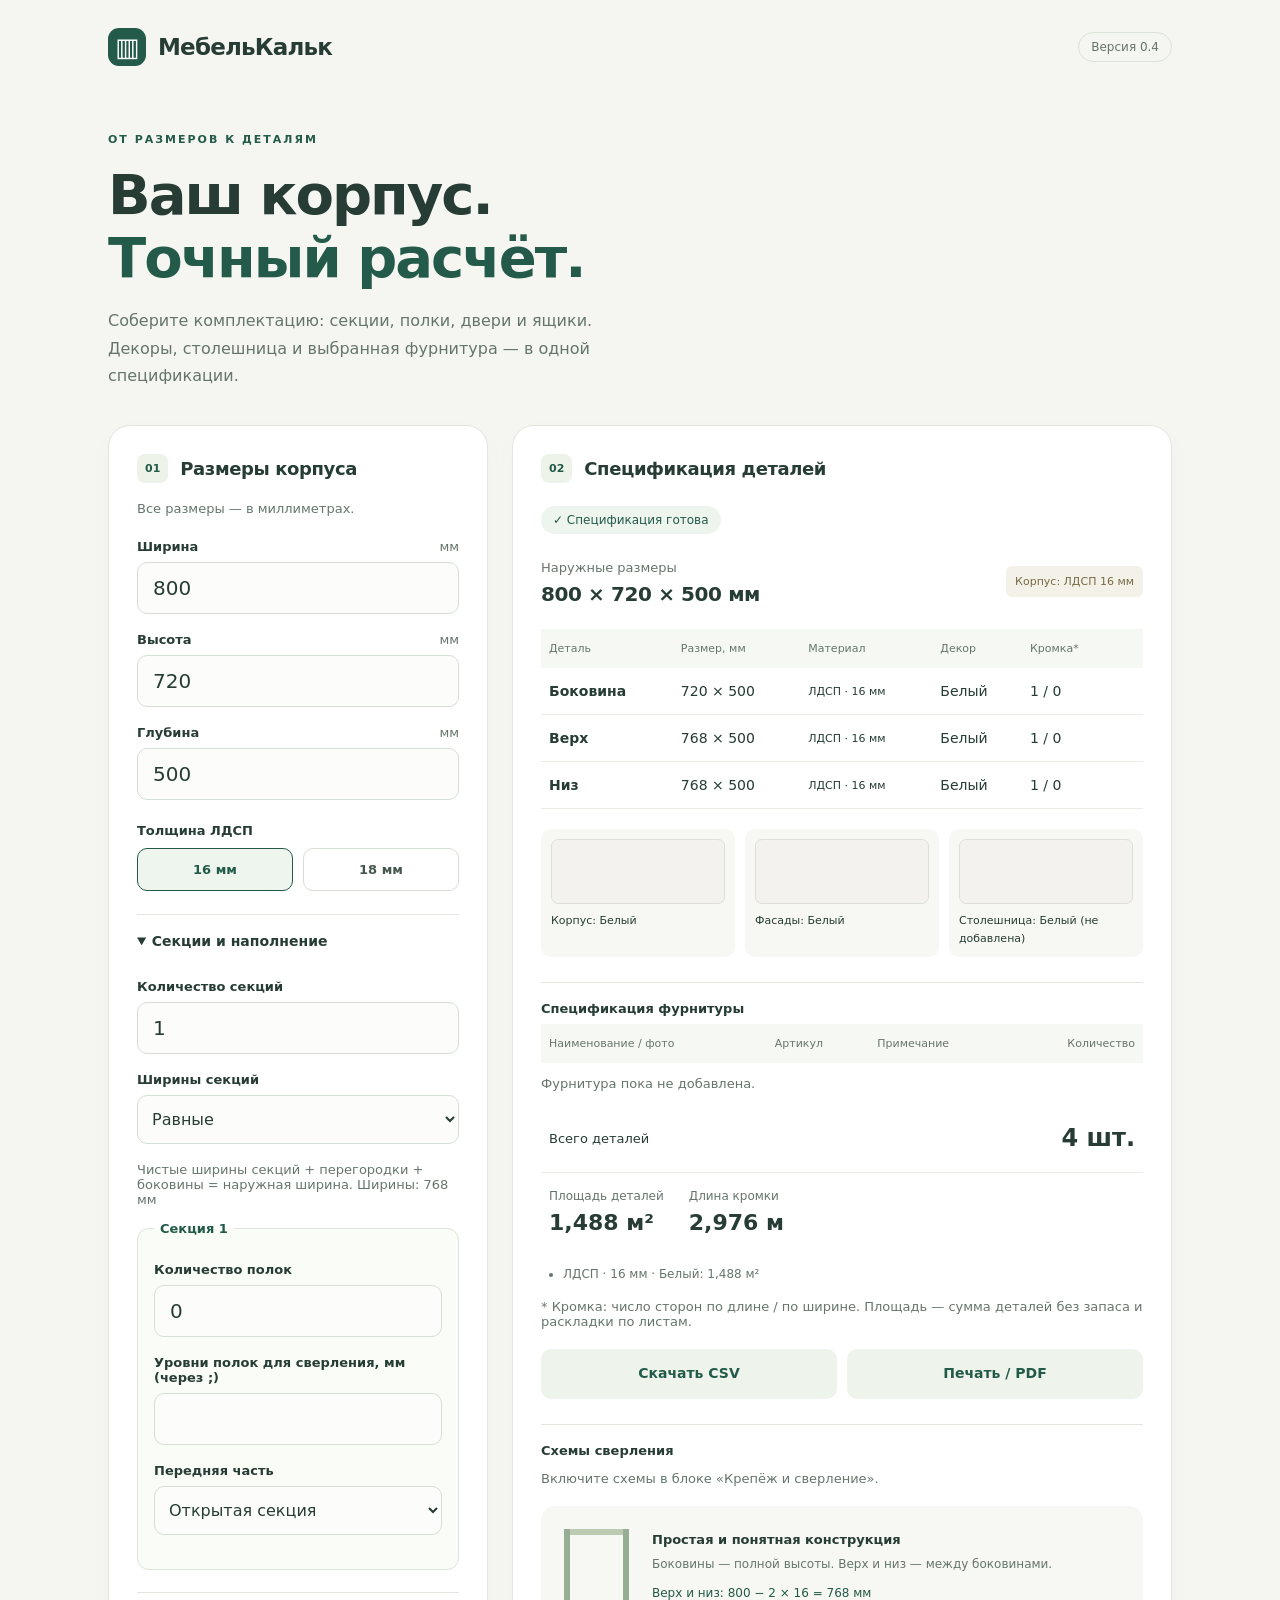
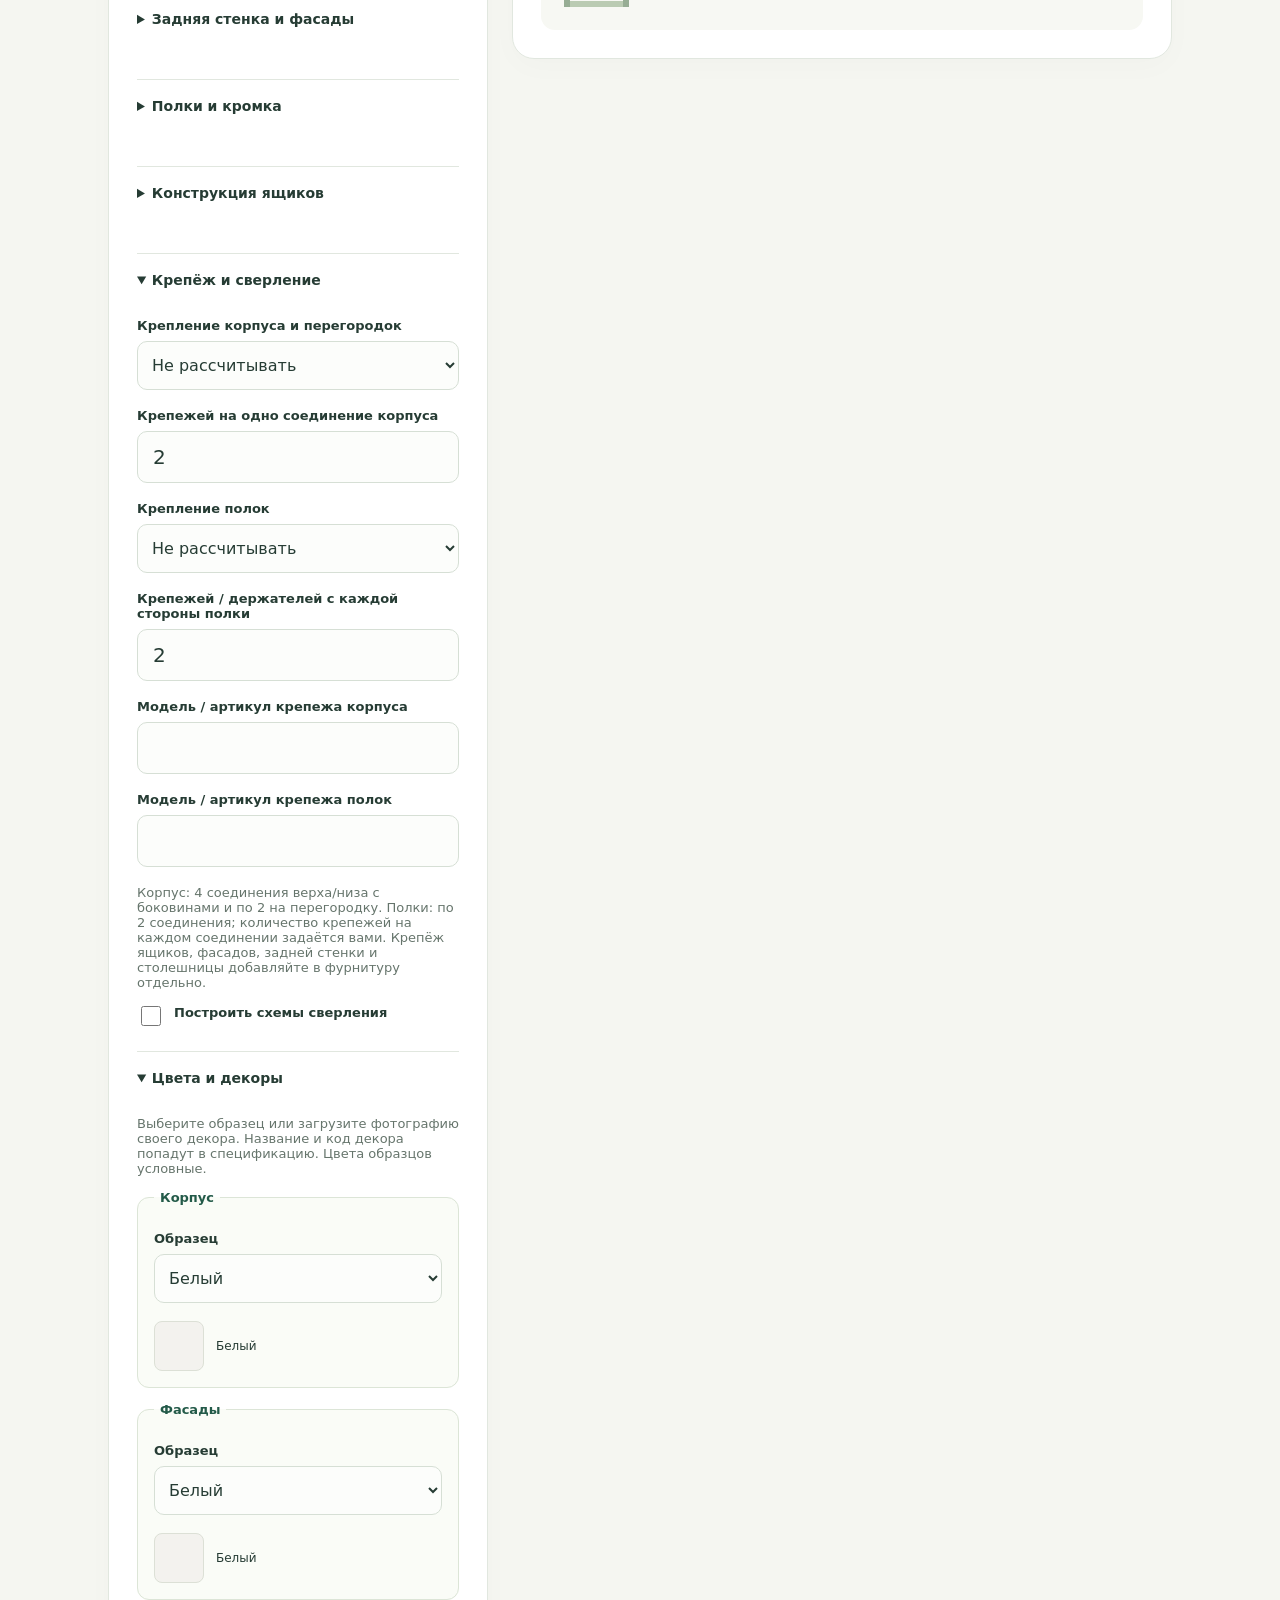
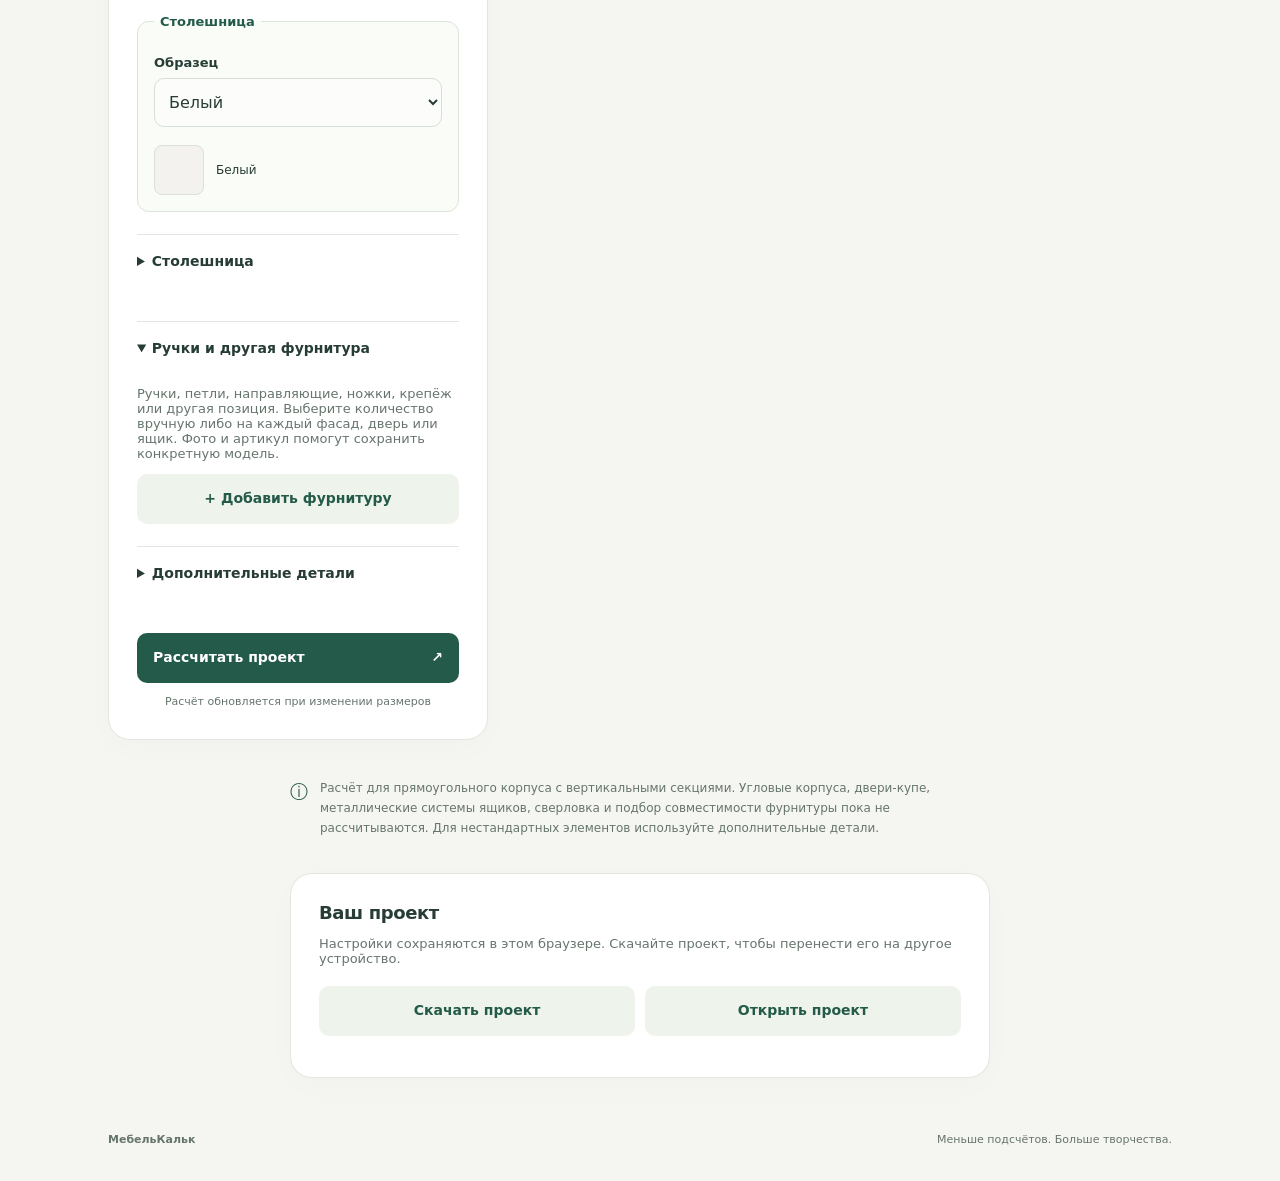
==== v0.4/index.html @ 0a37baad "Publish separate MebelCalc v0.4 preview: index.html" ====
<!doctype html>
<html lang="ru">
<head>
  <meta charset="utf-8">
  <meta name="viewport" content="width=device-width, initial-scale=1">
  <meta name="theme-color" content="#235a49">
  <meta name="description" content="МебельКальк — простой расчёт деталей корпуса шкафа или тумбы из ЛДСП.">
  <title>МебельКальк — расчёт корпуса</title>
  <link rel="stylesheet" href="styles.css">
  <script defer src="calculator.js"></script>
  <script defer src="catalog.js"></script>
  <script defer src="joinery.js"></script>
  <script defer src="app.js"></script>
</head>
<body>
  <header class="header"><a class="brand" href="./"><span class="logo" aria-hidden="true">▥</span>МебельКальк</a><span class="version">Версия 0.4</span></header>
  <main>
    <div class="intro"><p class="eyebrow">ОТ РАЗМЕРОВ К ДЕТАЛЯМ</p><h1>Ваш корпус.<br><span>Точный расчёт.</span></h1><p>Соберите комплектацию: секции, полки, двери и ящики. Декоры, столешница и выбранная фурнитура — в одной спецификации.</p></div>
    <div class="workspace">
      <section class="card inputs" aria-labelledby="input-title">
        <div class="section-heading"><span class="step">01</span><h2 id="input-title">Размеры корпуса</h2></div>
        <p class="muted">Все размеры — в миллиметрах.</p>
        <form id="calculator" novalidate>
          <div class="field"><label for="width">Ширина <span>мм</span></label><input id="width" name="width" type="text" inputmode="numeric" value="800" autocomplete="off" aria-describedby="width-error"><p class="error" id="width-error"></p></div>
          <div class="field"><label for="height">Высота <span>мм</span></label><input id="height" name="height" type="text" inputmode="numeric" value="720" autocomplete="off" aria-describedby="height-error"><p class="error" id="height-error"></p></div>
          <div class="field"><label for="depth">Глубина <span>мм</span></label><input id="depth" name="depth" type="text" inputmode="numeric" value="500" autocomplete="off" aria-describedby="depth-error"><p class="error" id="depth-error"></p></div>
          <fieldset><legend>Толщина ЛДСП</legend><div class="choices"><label><input type="radio" name="thickness" value="16" checked><span>16 мм</span></label><label><input type="radio" name="thickness" value="18"><span>18 мм</span></label></div></fieldset>
          <details open><summary>Секции и наполнение</summary>
            <div class="field"><label for="sectionCount">Количество секций</label><input id="sectionCount" name="sectionCount" type="number" min="1" max="12" step="1" value="1" inputmode="numeric" aria-describedby="sectionCount-error"><p class="error" id="sectionCount-error"></p></div>
            <div class="field"><label for="sectionMode">Ширины секций</label><select id="sectionMode" name="sectionMode"><option value="equal">Равные</option><option value="custom">Задать вручную</option></select></div>
            <p id="section-hint" class="muted"></p>
            <div id="sections"></div>
          </details>
          <details><summary>Задняя стенка и фасады</summary>
            <div class="field"><label for="back">Задняя стенка</label><select id="back" name="back"><option value="none">Без задней стенки</option><option value="overlay">Накладная ХДФ</option><option value="inset">Вкладная ХДФ, без паза</option></select></div>
            <div class="field"><label for="backThickness">Толщина ХДФ, мм</label><input id="backThickness" name="backThickness" inputmode="decimal" value="3" aria-describedby="backThickness-error"><p class="error" id="backThickness-error"></p></div>
            <div class="field"><label for="backGap">Зазор задней стенки с каждой стороны, мм</label><input id="backGap" name="backGap" inputmode="decimal" value="1" aria-describedby="backGap-error"><p class="error" id="backGap-error"></p></div>
            <p class="muted">Наружная глубина включает накладную стенку. Вкладная стенка устанавливается заподлицо с задними краями корпуса.</p>
            <div class="field"><label for="frontMode">Установка фасадов</label><select id="frontMode" name="frontMode"><option value="overlay">Накладные</option><option value="inset">Вкладные</option></select></div>
            <div class="field"><label for="frontThickness">Толщина фасадов</label><select id="frontThickness" name="frontThickness"><option value="16">16 мм</option><option value="18">18 мм</option></select></div>
            <div class="field"><label for="frontGap">Зазор фасада с каждой стороны, мм</label><input id="frontGap" name="frontGap" inputmode="decimal" value="2" aria-describedby="frontGap-error"><p class="error" id="frontGap-error"></p></div>
            <p class="muted">Накладные фасады соседних секций делят перегородку пополам. Между секциями остаётся два зазора, между дверями одной секции — один. Двери и наружные ящики в одной секции не совмещаются.</p>
          </details>
          <details><summary>Полки и кромка</summary>
            <div class="field"><label for="shelfGap">Зазор полки с каждой стороны, мм</label><input id="shelfGap" name="shelfGap" inputmode="decimal" value="1" aria-describedby="shelfGap-error"><p class="error" id="shelfGap-error"></p></div>
            <div class="field"><label for="shelfInset">Отступ полки от переднего края, мм</label><input id="shelfInset" name="shelfInset" inputmode="decimal" value="20" aria-describedby="shelfInset-error"><p class="error" id="shelfInset-error"></p></div>
            <label class="check"><input type="checkbox" name="edge" checked> Кромка: передние торцы корпуса и полок, все стороны фасадов</label>
            <p class="muted">В таблице — готовые размеры деталей. Толщина кромки из размера не вычитается. Длина кромки считается без запаса.</p>
          </details>
          <details><summary>Конструкция ящиков</summary>
            <p class="muted">Деревянный короб с накладным дном, боковые направляющие. Полки располагаются над блоком ящиков. Размеры под конкретную фурнитуру задайте по её инструкции.</p>
            <div id="drawer-settings"></div>
            <div class="field"><label for="drawerThickness">Толщина стенок ящика</label><select id="drawerThickness" name="drawerThickness"><option value="16">16 мм</option><option value="18">18 мм</option></select></div>
          </details>
          <details open><summary>Крепёж и сверление</summary><div id="joinery-settings"></div><p class="muted">Корпус: 4 соединения верха/низа с боковинами и по 2 на перегородку. Полки: по 2 соединения; количество крепежей на каждом соединении задаётся вами. Крепёж ящиков, фасадов, задней стенки и столешницы добавляйте в фурнитуру отдельно.</p><label class="check"><input type="checkbox" name="drilling"> Построить схемы сверления</label><div id="drill-settings"><p class="muted">Введите размеры по инструкции выбранной модели. Пустые параметры блокируют схемы, но не спецификацию. Шаблон строит цилиндрические отверстия; зенковка, ступенчатое сверление и оснастка требуют отдельного согласования.</p><div class="field"><label for="drillExample">Справочный шаблон эксцентрика</label><select id="drillExample"><option value="custom">Своя модель / Ø16 мм</option><option value="minifix16">Minifix 15 для плиты 16 мм</option><option value="minifix18">Minifix 15 для плиты 18 мм</option></select></div><div id="drill-fields"></div><p class="muted">Minifix: проверены только Ø чашки и номинальная глубина по каталогу. Отступ 24/34 мм и отверстия под шток зависят от выбранного штока. Для Rastex используйте его собственную инструкцию.</p><a class="source-link" href="https://files.hafele.co.uk/catalogfiles/www/14CFC294.pdf" target="_blank" rel="noopener">Каталог Minifix и чертёж</a> · <a class="source-link" href="https://shop.hettich.com/gb_EN/p/73456" target="_blank" rel="noopener">Rastex для плиты 16 мм</a></div></details>
          <details open><summary>Цвета и декоры</summary><p class="muted">Выберите образец или загрузите фотографию своего декора. Название и код декора попадут в спецификацию. Цвета образцов условные.</p><div id="decor-settings"></div></details>
          <details><summary>Столешница</summary><label class="check"><input type="checkbox" name="countertop"> Добавить столешницу</label><div id="countertop-settings"></div><p class="muted">Размеры столешницы задаются отдельно и не меняют наружные размеры корпуса. Припуски и свесы включите в её размеры. Кромка столешницы отдельно не рассчитывается.</p></details>
          <details open><summary>Ручки и другая фурнитура</summary><p class="muted">Ручки, петли, направляющие, ножки, крепёж или другая позиция. Выберите количество вручную либо на каждый фасад, дверь или ящик. Фото и артикул помогут сохранить конкретную модель.</p><div id="hardware-settings"></div><button id="add-hardware" class="secondary" type="button">+ Добавить фурнитуру</button></details>
          <details><summary>Дополнительные детали</summary>
            <p class="muted">Добавьте цоколь, столешницу, планку, добор или любую прямоугольную деталь с собственными размерами.</p>
            <div id="extras"></div><button id="add-extra" class="secondary" type="button">+ Добавить деталь</button>
          </details>
          <button type="submit">Рассчитать проект <span aria-hidden="true">↗</span></button>
          <p class="auto-note">Расчёт обновляется при изменении размеров</p>
        </form>
      </section>
      <section class="card results" aria-labelledby="result-title">
        <div class="section-heading"><span class="step">02</span><h2 id="result-title">Спецификация деталей</h2></div>
        <div id="status" class="status" role="status" aria-live="polite"></div>
        <div id="result-content">
          <div class="summary"><div><span class="muted">Наружные размеры</span><strong id="dimensions"></strong></div><span class="material" id="material"></span></div>
          <div class="table-wrap"><table><caption class="sr-only">Детали корпуса из ЛДСП, размеры в миллиметрах</caption><thead><tr><th scope="col">Деталь</th><th scope="col">Размер, мм</th><th scope="col">Материал</th><th scope="col">Декор</th><th scope="col">Кромка*</th><th scope="col">Кол-во</th></tr></thead><tbody id="parts"></tbody></table></div>
          <div id="decor-summary" class="decor-summary"></div>
          <section class="hardware-result"><h3>Спецификация фурнитуры</h3><div class="table-wrap"><table><caption class="sr-only">Выбранная фурнитура</caption><thead><tr><th scope="col">Наименование / фото</th><th scope="col">Артикул</th><th scope="col">Примечание</th><th scope="col">Количество</th></tr></thead><tbody id="hardware-parts"></tbody></table></div><p id="hardware-empty" class="muted"></p></section>
          <div class="total"><span>Всего деталей</span><strong id="total-count"></strong></div>
          <div class="metrics"><div><span>Площадь деталей</span><strong id="total-area"></strong></div><div><span>Длина кромки</span><strong id="total-edge"></strong></div></div>
          <ul id="materials" class="material-list"></ul>
          <p class="muted">* Кромка: число сторон по длине / по ширине. Площадь — сумма деталей без запаса и раскладки по листам.</p>
          <div class="actions"><button id="download-csv" class="secondary" type="button">Скачать CSV</button><button id="print" class="secondary" type="button">Печать / PDF</button></div>
          <section id="drilling-result" class="drilling-result"><h3>Схемы сверления</h3><p id="drilling-status" role="status" class="muted"></p><div id="drilling-panels"></div><button type="button" id="download-drilling" class="secondary" hidden>Скачать отверстия CSV</button></section>
          <div id="warnings" class="warnings"></div>
          <div class="construction"><div class="drawing" aria-hidden="true"><div class="panel top"></div><div class="panel bottom"></div></div><div><h3>Простая и понятная конструкция</h3><p>Боковины — полной высоты. Верх и низ — между боковинами.</p><p class="formula" id="formula"></p></div></div>
        </div>
        <div id="empty-state" hidden><span aria-hidden="true">↖</span><h3>Проверьте размеры</h3><p>Исправьте выделенные поля — спецификация появится автоматически.</p></div>
      </section>
    </div>
    <aside class="scope-note"><span aria-hidden="true">ⓘ</span><p>Расчёт для прямоугольного корпуса с вертикальными секциями. Угловые корпуса, двери-купе, металлические системы ящиков, сверловка и подбор совместимости фурнитуры пока не рассчитываются. Для нестандартных элементов используйте дополнительные детали.</p></aside>
    <section class="project-tools card"><h2>Ваш проект</h2><p class="muted">Настройки сохраняются в этом браузере. Скачайте проект, чтобы перенести его на другое устройство.</p><div class="actions"><button id="save-project" class="secondary" type="button">Скачать проект</button><label class="file-button">Открыть проект<input id="import-project" type="file" accept=".json,application/json"></label></div><p id="project-status" role="status" class="muted"></p></section>
  </main>
  <footer><span>МебельКальк</span><span>Меньше подсчётов. Больше творчества.</span></footer>
</body>
</html>
---- v0.4/styles.css ----
:root{font-family:system-ui,-apple-system,"Segoe UI",sans-serif;color:#263c34;background:#f5f6f1;font-synthesis:none;--green:#235a49;--muted:#66756c}*{box-sizing:border-box}body{margin:0}button,input{font:inherit}a{color:inherit;text-decoration:none}.header,main,footer{max-width:1120px;margin:auto}.header{padding:28px 28px;display:flex;align-items:center;justify-content:space-between}.brand{display:flex;gap:12px;align-items:center;font-size:23px;font-weight:750;letter-spacing:-.8px}.logo{background:var(--green);color:white;width:38px;height:38px;display:grid;place-items:center;border-radius:11px;font-size:26px}.version{font-size:12px;border:1px solid #dbe2d8;border-radius:20px;padding:7px 12px;color:var(--muted)}main{padding:28px}.intro{max-width:650px;margin-bottom:36px}.eyebrow{font-size:11px;font-weight:750;letter-spacing:2px;color:var(--green)}h1{font-size:clamp(36px,5vw,56px);letter-spacing:-2px;line-height:1.12;margin:18px 0}h1 span{color:var(--green)}.intro>p:last-child{font-size:16px;line-height:1.7;color:var(--muted);max-width:540px}.workspace{display:grid;grid-template-columns:360px minmax(0,1fr);gap:24px;align-items:start}.card{background:white;border:1px solid #e1e7df;border-radius:22px;padding:28px;box-shadow:0 8px 30px #263c3405}.section-heading{display:flex;align-items:center;gap:12px}.step{font-size:11px;font-weight:700;color:var(--green);background:#edf3e9;padding:8px;border-radius:8px}h2{font-size:18px;letter-spacing:-.4px;margin:0}.muted{color:var(--muted);font-size:13px}.inputs>.muted{margin:18px 0 23px}.field{margin-bottom:18px}label,legend{font-size:13px;font-weight:650}label{display:block}label>span{float:right;color:var(--muted);font-weight:400}.field input{width:100%;border:1px solid #d6dfd5;border-radius:10px;margin-top:8px;padding:13px 15px;font-size:20px;color:#263c34;background:#fcfdfb;min-height:52px}input:focus{outline:2px solid var(--green);outline-offset:2px}input[aria-invalid=true]{border-color:#b53535;background:#fff7f5}.error{color:#a52c2c;font-size:12px;line-height:1.5;margin:7px 0 0}.error:empty{display:none}fieldset{padding:0;margin:23px 0;border:0}legend{padding:0;margin-bottom:10px}.choices{display:flex;gap:10px}.choices label{position:relative;flex:1}.choices input{position:absolute;opacity:0;width:100%;height:100%;margin:0}.choices span{float:none;display:block;text-align:center;border:1px solid #d6dfd5;border-radius:10px;padding:13px;color:#45574d;font-weight:600}.choices input:checked+span{background:#eef5ef;border-color:var(--green);color:var(--green)}.choices input:focus-visible+span{outline:2px solid var(--green);outline-offset:3px}button{width:100%;display:flex;justify-content:space-between;background:var(--green);color:white;padding:16px;border:0;border-radius:10px;font-size:14px;font-weight:650;cursor:pointer;min-height:50px}button:hover{background:#174635}button:focus-visible{outline:3px solid #82ab94;outline-offset:3px}.auto-note{font-size:11px;color:var(--muted);text-align:center;line-height:1.5;margin-bottom:0}.status{display:inline-block;font-size:12px;color:var(--green);background:#edf5ee;border-radius:20px;padding:7px 12px;margin:23px 0}.status.invalid{background:#fff0ec;color:#a52c2c}.summary{display:flex;justify-content:space-between;align-items:center;gap:12px;padding:0 0 23px}.summary strong{display:block;font-size:20px;margin-top:6px;letter-spacing:-.4px}.material{white-space:nowrap;font-size:11px;background:#f3f1e8;border-radius:6px;padding:9px;color:#776a46}.table-wrap{width:100%;overflow-x:auto}table{border-collapse:collapse;width:100%;font-size:14px;text-align:left}th{font-size:11px;color:var(--muted);font-weight:500;padding:13px 8px;background:#f6f8f3}td{padding:20px 8px;border-bottom:1px solid #e8ede5}td:first-child{font-weight:650}td:nth-child(2){white-space:nowrap;font-variant-numeric:tabular-nums}th:last-child,td:last-child{text-align:right;white-space:nowrap}.total{display:flex;justify-content:space-between;align-items:center;padding:20px 8px;font-size:13px}.total strong{font-size:24px}.total small{font-size:12px;font-weight:400;color:var(--muted)}.construction{margin-top:20px;display:flex;align-items:center;gap:23px;padding:23px;background:#f7f8f3;border-radius:14px}h3{font-size:13px;margin:0 0 8px}.construction p{font-size:12px;line-height:1.6;color:var(--muted);margin:0}.construction .formula{margin-top:10px;color:var(--green)}.drawing{width:65px;height:78px;border-left:6px solid #97ad94;border-right:6px solid #97ad94;position:relative;flex-shrink:0}.panel{position:absolute;left:0;right:0;height:6px;background:#bacbb2}.top{top:0}.bottom{bottom:0}.scope-note{display:flex;gap:12px;color:var(--muted);max-width:700px;margin:26px auto 0;font-size:12px;line-height:1.7}.scope-note>span{margin-top:11px;color:var(--green);font-size:18px}footer{padding:27px 28px 35px;display:flex;justify-content:space-between;font-size:11px;color:var(--muted)}footer>span:first-child{font-weight:650}#empty-state{text-align:center;padding:50px 15px;color:var(--muted)}#empty-state>span{font-size:35px}#empty-state h3{font-size:18px;color:#263c34;margin-top:18px}#empty-state p{font-size:14px;line-height:1.7}[hidden]{display:none!important}.sr-only{position:absolute;width:1px;height:1px;overflow:hidden;clip-path:inset(50%)}@media(max-width:760px){.workspace{grid-template-columns:1fr}.header{padding:20px}.brand{font-size:20px}main{padding:15px 20px}.intro{margin-bottom:25px}h1{letter-spacing:-1.4px}.card{padding:23px}.summary{flex-wrap:wrap}.summary strong{font-size:18px}.construction{padding:18px;gap:16px}footer{padding:25px 20px;gap:20px}}@media(max-width:360px){main{padding:12px}.header{padding:16px 12px}.card{padding:18px}h2{font-size:16px}table{font-size:12px}.construction{gap:12px;padding:14px}.drawing{width:45px}footer{padding:20px 12px}.version{font-size:10px}}
details{border-top:1px solid #e1e7df;margin:22px 0;padding-top:18px}summary{font-size:14px;font-weight:650;cursor:pointer;margin-bottom:16px;min-height:30px}select{font:inherit;width:100%;border:1px solid #d6dfd5;border-radius:10px;background:#fcfdfb;color:#263c34;padding:13px 10px;margin-top:8px;min-height:48px}select:focus-visible{outline:2px solid var(--green);outline-offset:2px}.section-card{border:1px solid #dce5d7;border-radius:12px;padding:16px;margin:14px 0;background:#fafcf7}.section-card legend{padding:0 6px;color:var(--green)}.check{display:flex;align-items:flex-start;gap:10px;line-height:1.6}.check input{width:20px;height:20px;flex-shrink:0;accent-color:var(--green)}.secondary{background:#eef4eb;color:var(--green);justify-content:center}.secondary:hover{background:#dfeadb}.actions{display:flex;gap:10px;flex-wrap:wrap;margin-top:20px}.actions>*{flex:1;min-width:130px}.metrics{display:flex;gap:25px;padding:16px 8px;border-top:1px solid #e8ede5}.metrics span{font-size:12px;color:var(--muted);display:block}.metrics strong{display:block;font-size:22px;margin-top:7px}.material-list{font-size:12px;color:var(--muted);line-height:1.9;padding-left:22px}.warnings{font-size:12px;line-height:1.7;color:#7b5f23}.warnings p{background:#fff7e4;border-radius:10px;padding:12px}.project-tools{margin-top:22px;max-width:700px;margin-left:auto;margin-right:auto}.file-button{background:#eef4eb;color:var(--green);border-radius:10px;padding:16px;text-align:center;cursor:pointer;font-size:14px;position:relative}.file-button input{position:absolute;inset:0;width:100%;opacity:0;cursor:pointer}.file-button:focus-within{outline:2px solid var(--green)}.workspace{grid-template-columns:380px minmax(0,1fr)}.table-wrap table{min-width:520px}td:nth-child(3){font-size:11px}td{padding:15px 8px}.status.invalid{border-radius:10px;line-height:1.7}.results{position:sticky;top:20px}@media(max-width:900px){.workspace{grid-template-columns:1fr}.results{position:static}.inputs{max-width:none}}@media print{body{background:white;color:#000}.header{padding:0}.version, .intro,.inputs,.scope-note,footer,.project-tools,.actions,#status{display:none!important}main{max-width:none;padding:15px 0}.workspace{display:block}.results{border:0;box-shadow:none;padding:0;position:static}.table-wrap{overflow:visible}.table-wrap table{min-width:0;font-size:11px}th,td{padding:8px}.card{border-radius:0}tr{break-inside:avoid}.warnings p,.construction{background:white}.summary{margin-top:20px}.section-heading{margin-top:25px}}
.decor-summary{display:grid;grid-template-columns:repeat(3,minmax(0,1fr));gap:10px;margin:20px 0}.decor-result{font-size:11px;line-height:1.6;background:#f7f8f3;padding:10px;border-radius:10px;overflow-wrap:anywhere}.decor-result>img,.decor-result>.swatch{width:100%;height:65px;object-fit:cover;display:block;margin-bottom:8px;border-radius:7px;border:1px solid #dce0d6}.decor-result>span:not(.swatch){display:block}.swatch{display:block;width:50px;height:50px;border-radius:8px;border:1px solid #dce0d6;flex-shrink:0}.decor-sample{display:flex;gap:12px;align-items:center;font-size:12px;margin-top:15px}.decor-sample img{width:50px;height:50px;object-fit:cover;border-radius:8px}.upload-control{display:grid;grid-template-columns:1fr 1fr;gap:10px;margin:15px 0}.image-preview,.upload-control>p{grid-column:1/-1}.image-preview img{width:100%;height:120px;object-fit:contain;background:#f0f2eb;border-radius:10px}.image-preview>.swatch{width:100%;height:60px}.upload-control .file-button,.upload-control button{font-size:12px;padding:13px 8px;align-items:center}.hardware-result{margin-top:25px;padding-top:18px;border-top:1px solid #e1e7df}.hardware-photo{display:block;width:65px;height:65px;object-fit:contain;margin-bottom:8px;border-radius:6px}.hardware-result td{overflow-wrap:anywhere}.table-wrap table{min-width:650px}.hardware-result table{min-width:450px}@media(max-width:360px){.decor-summary{grid-template-columns:1fr}.decor-result{display:flex;gap:10px;align-items:center}.decor-result>.swatch,.decor-result>img{width:50px;height:50px;margin:0;flex-shrink:0}}@media print{.decor-result{break-inside:avoid}.hardware-photo{width:45px;height:45px}.decor-result>img,.decor-result>.swatch{print-color-adjust:exact;-webkit-print-color-adjust:exact}.table-wrap table{min-width:0}}
.drilling-result{margin-top:25px;padding-top:18px;border-top:1px solid #e1e7df}.drill-panel svg{width:100%;height:auto;max-height:320px}.drill-panel{background:#fafcf7;border:1px solid #e1e7df;border-radius:12px;padding:15px}.drill-panel summary{font-size:12px}.source-link{text-decoration:underline;font-size:12px;color:var(--green)}@media print{#download-drilling{display:none!important}.drill-panel{break-inside:avoid}.drill-panel>*:not(summary){display:block!important}.drill-panel svg{max-height:220px}}
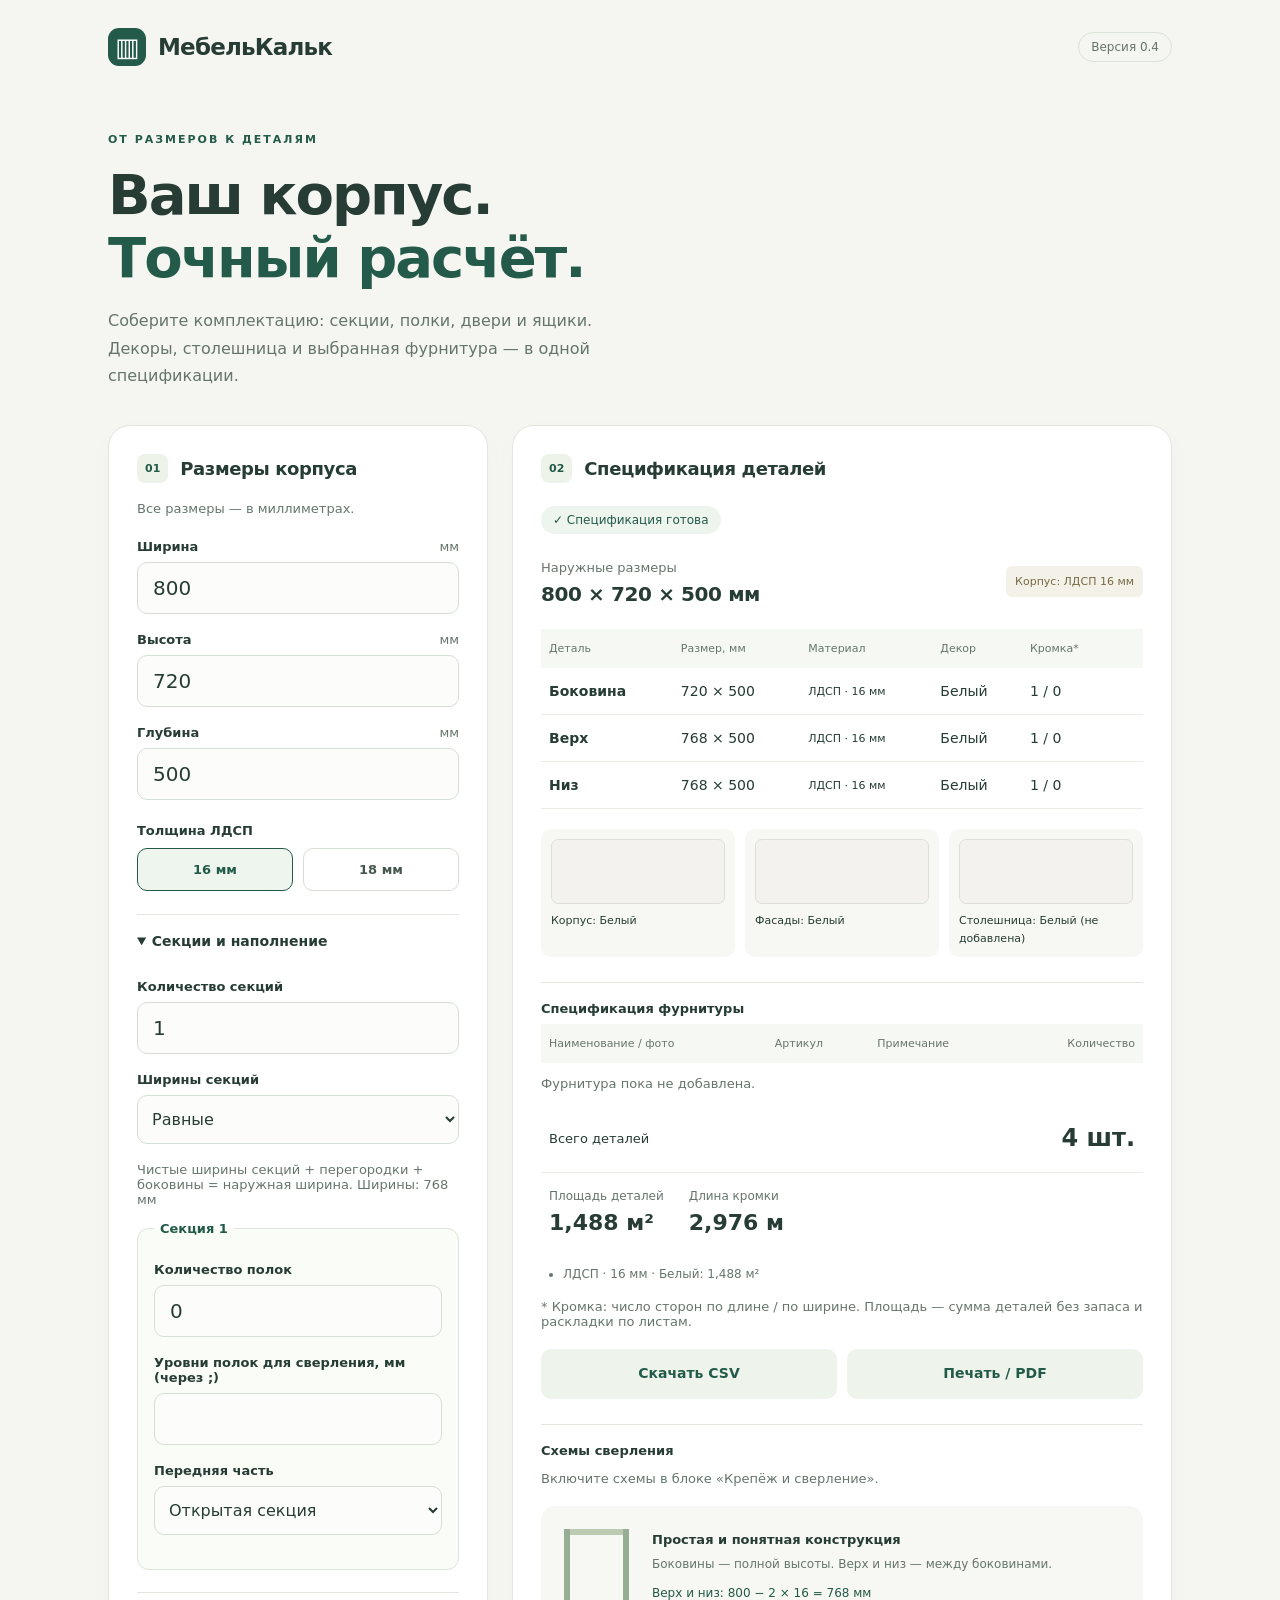
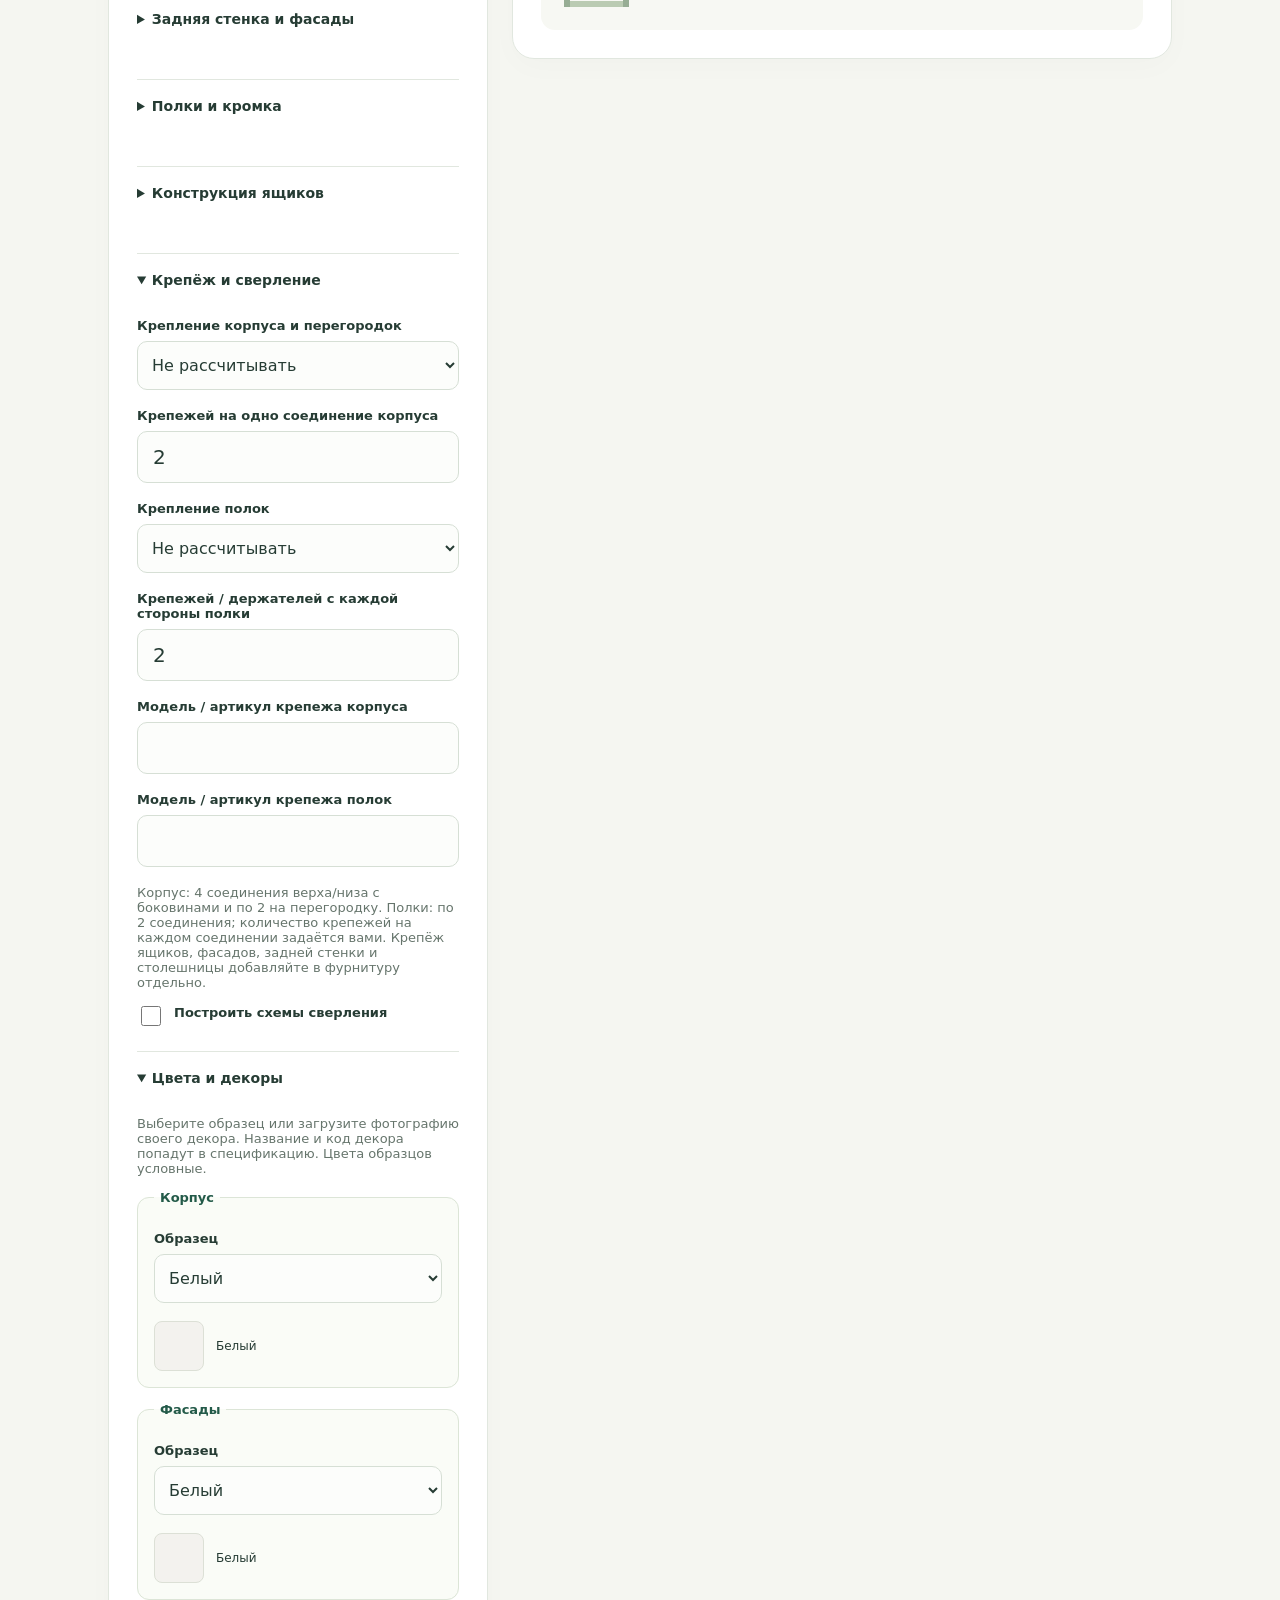
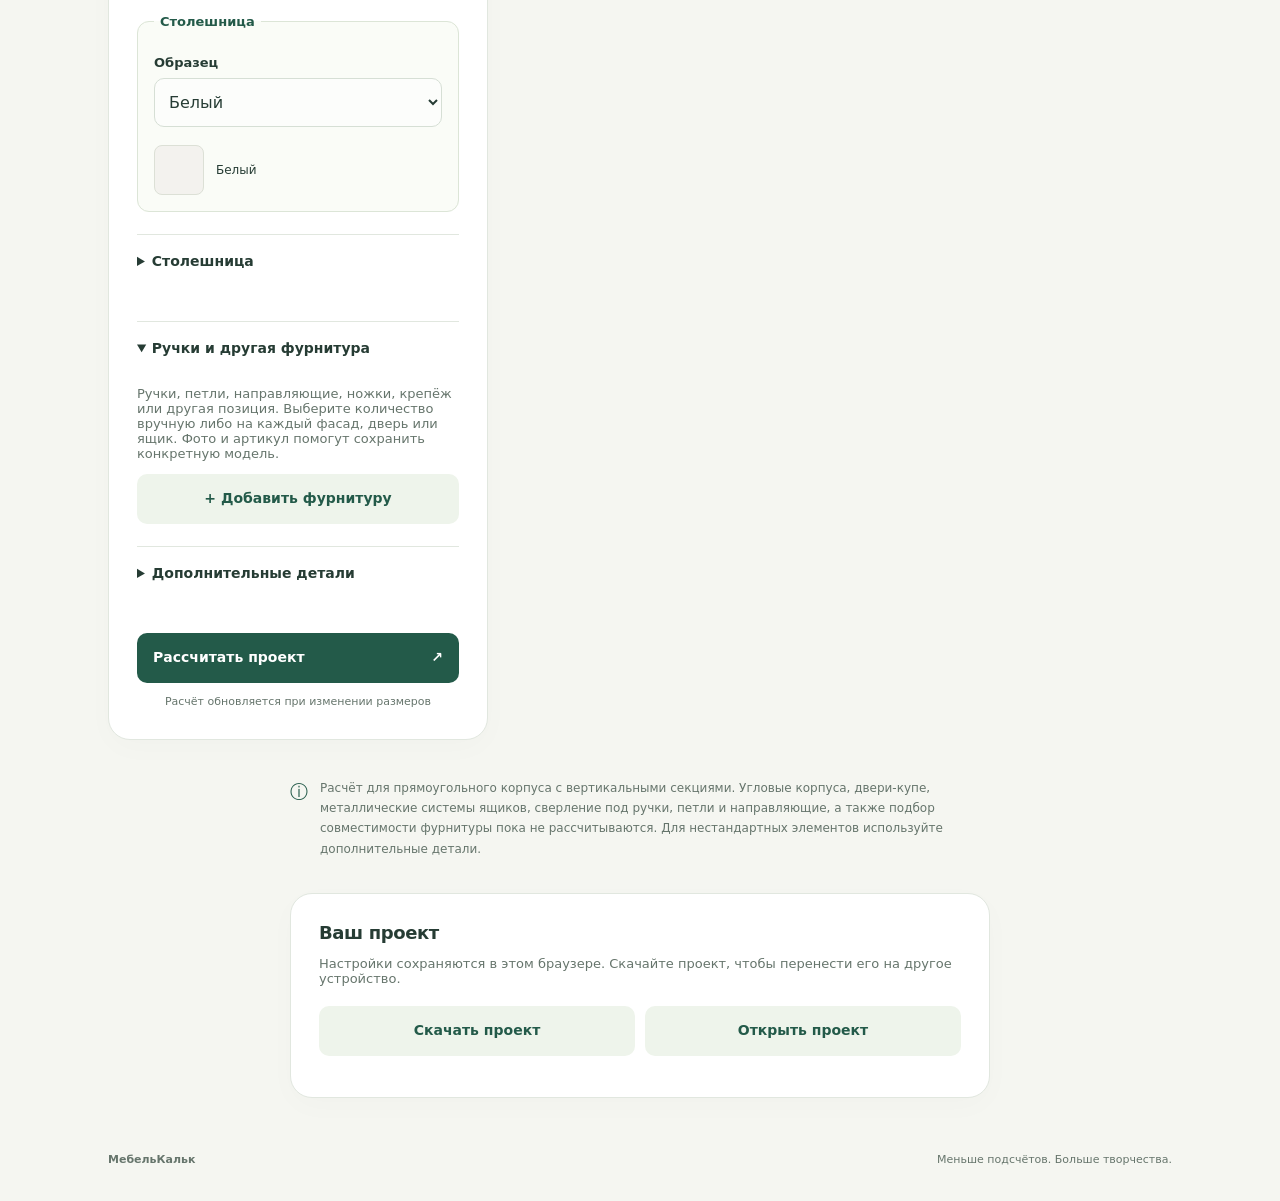
==== commit e411c651: "Clarify supported joinery drilling scope" ====
--- a/v0.4/index.html
+++ b/v0.4/index.html
@@ -84,7 +84,7 @@
         <div id="empty-state" hidden><span aria-hidden="true">↖</span><h3>Проверьте размеры</h3><p>Исправьте выделенные поля — спецификация появится автоматически.</p></div>
       </section>
     </div>
-    <aside class="scope-note"><span aria-hidden="true">ⓘ</span><p>Расчёт для прямоугольного корпуса с вертикальными секциями. Угловые корпуса, двери-купе, металлические системы ящиков, сверловка и подбор совместимости фурнитуры пока не рассчитываются. Для нестандартных элементов используйте дополнительные детали.</p></aside>
+    <aside class="scope-note"><span aria-hidden="true">ⓘ</span><p>Расчёт для прямоугольного корпуса с вертикальными секциями. Угловые корпуса, двери-купе, металлические системы ящиков, сверление под ручки, петли и направляющие, а также подбор совместимости фурнитуры пока не рассчитываются. Для нестандартных элементов используйте дополнительные детали.</p></aside>
     <section class="project-tools card"><h2>Ваш проект</h2><p class="muted">Настройки сохраняются в этом браузере. Скачайте проект, чтобы перенести его на другое устройство.</p><div class="actions"><button id="save-project" class="secondary" type="button">Скачать проект</button><label class="file-button">Открыть проект<input id="import-project" type="file" accept=".json,application/json"></label></div><p id="project-status" role="status" class="muted"></p></section>
   </main>
   <footer><span>МебельКальк</span><span>Меньше подсчётов. Больше творчества.</span></footer>
